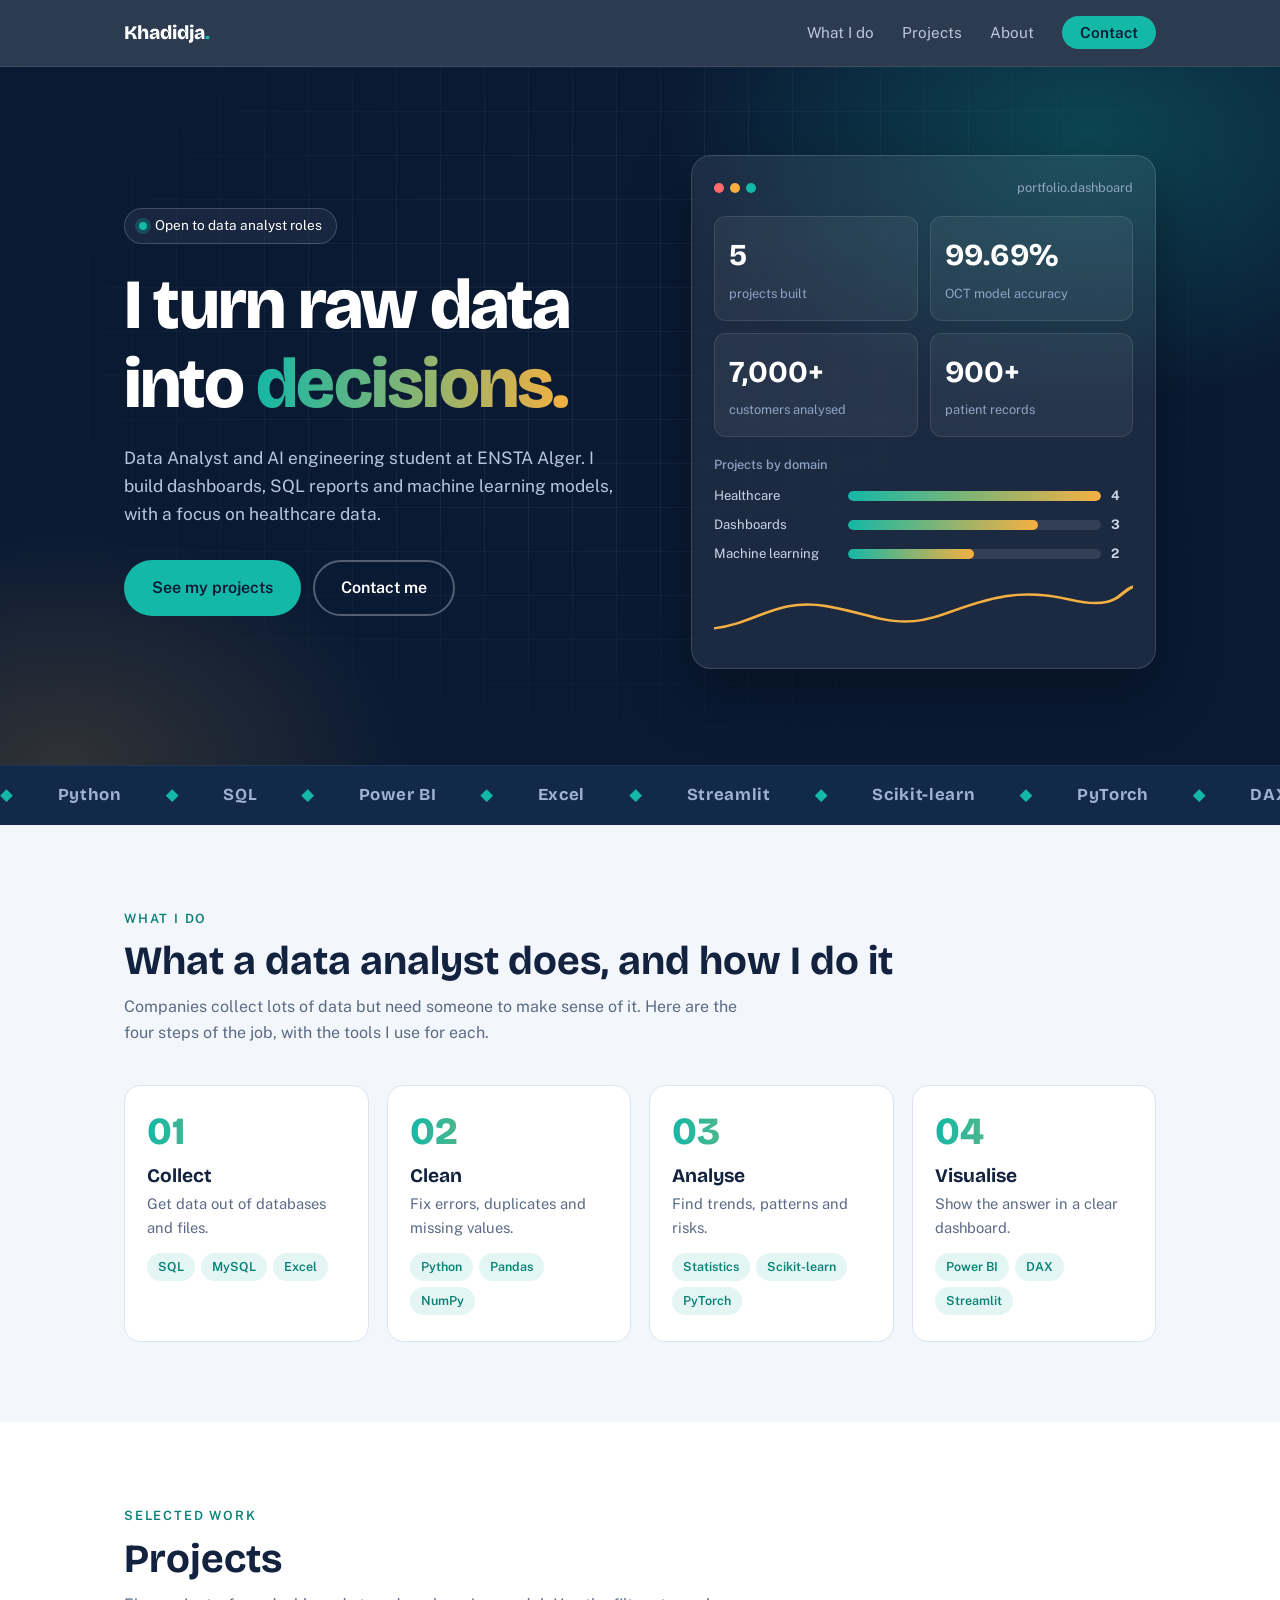
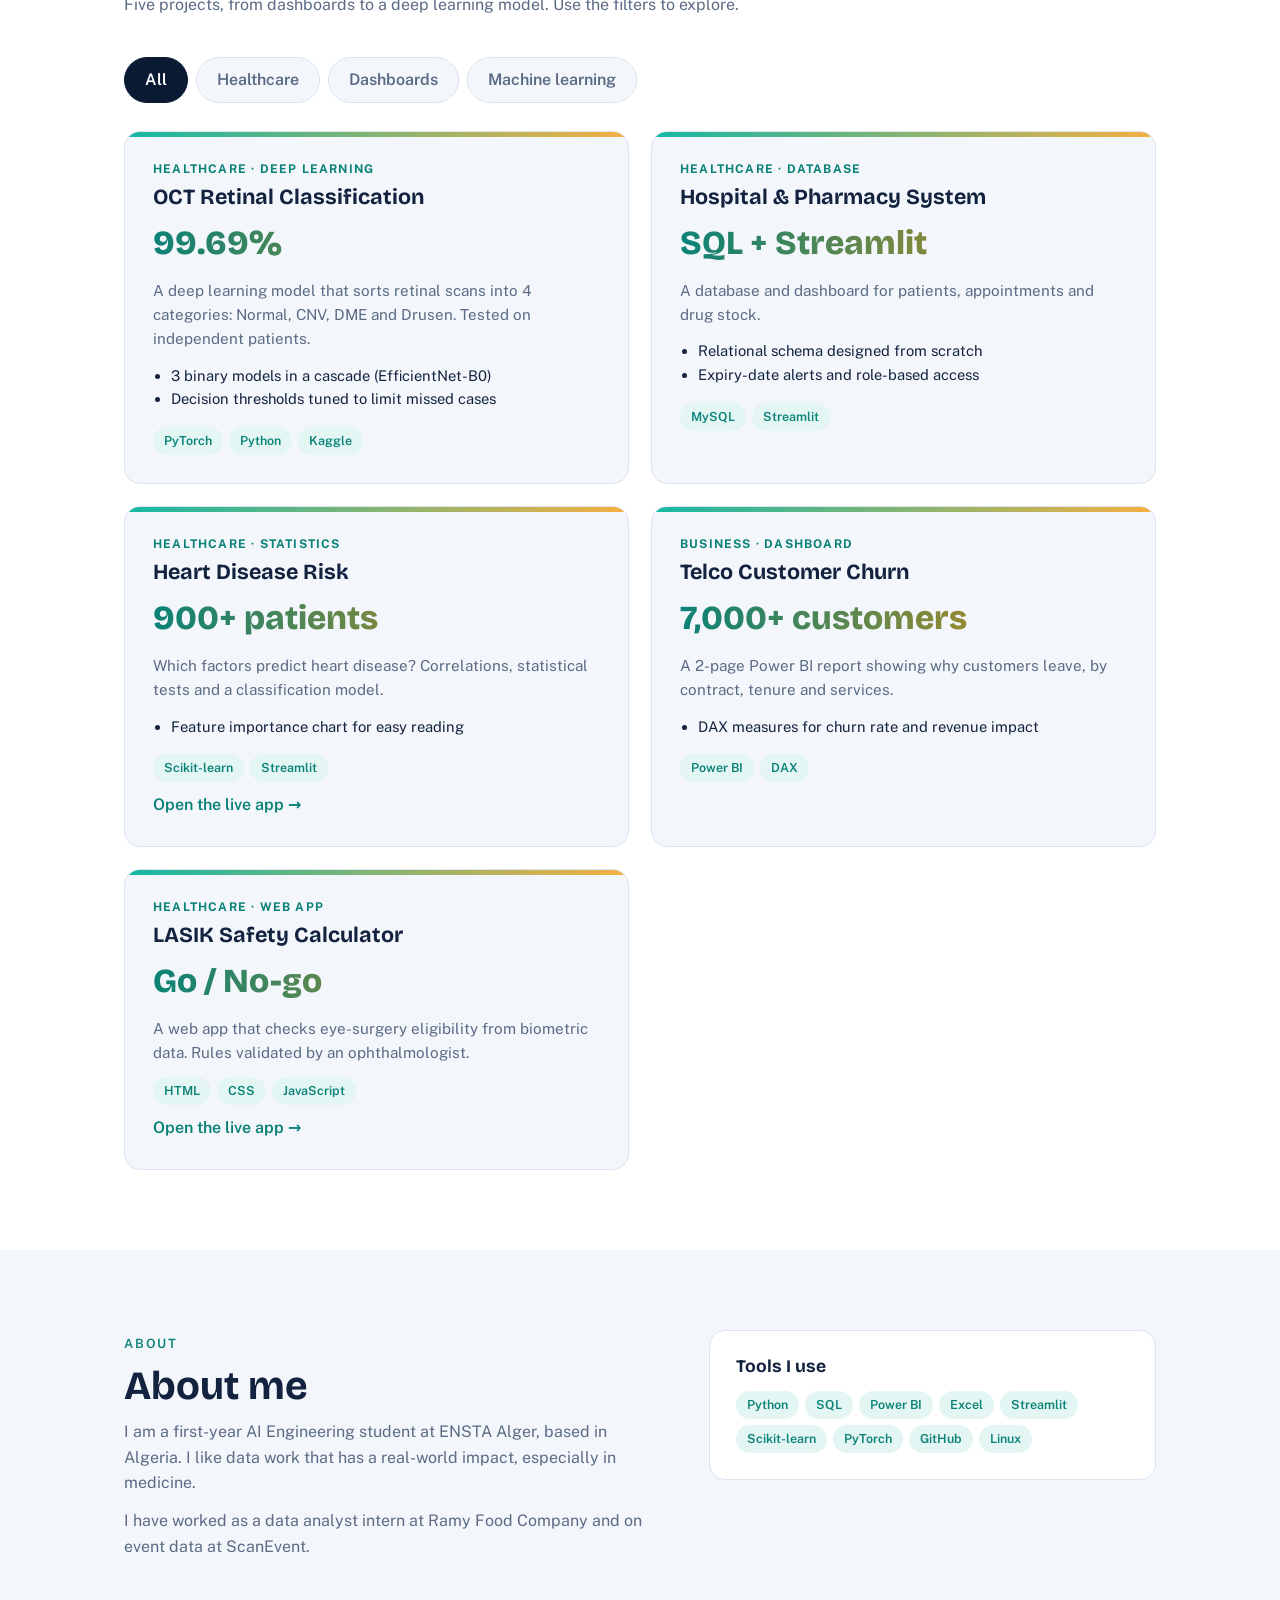
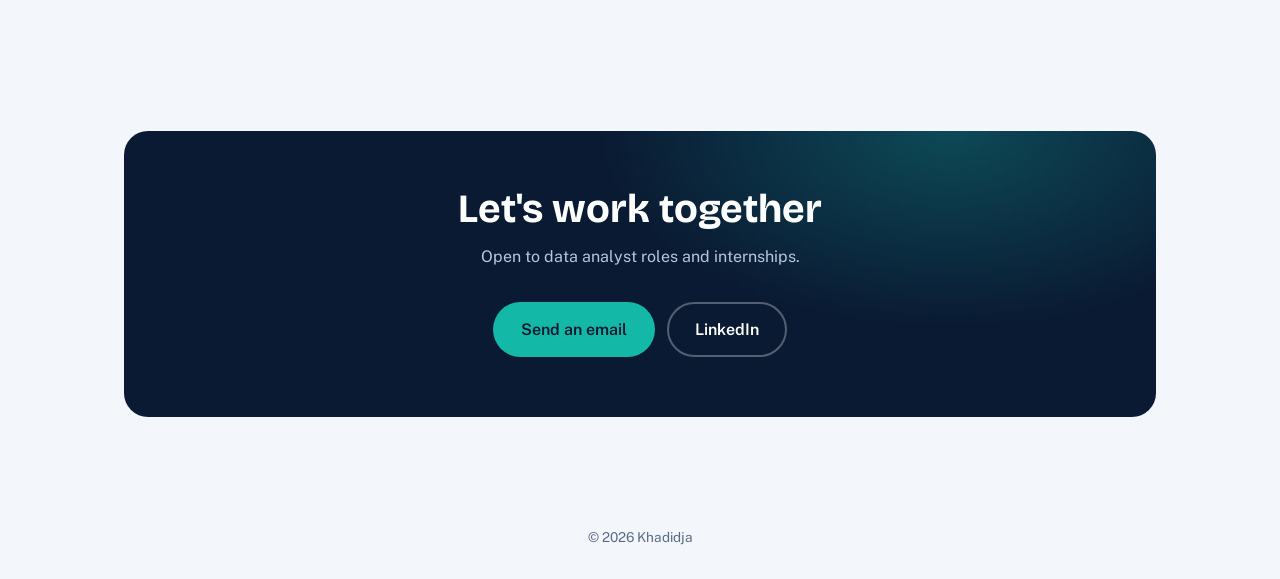
==== index.html @ 8d51e535 "Fix website filenames" ====
<!DOCTYPE html>
<html lang="en">
<head>
<meta charset="UTF-8">
<meta name="viewport" content="width=device-width, initial-scale=1">
<title>Khadidja — Data Analyst</title>
<meta name="description" content="Data Analyst and AI engineering student. Dashboards, SQL, Python and machine learning for healthcare data.">
<link rel="preconnect" href="https://fonts.googleapis.com">
<link rel="preconnect" href="https://fonts.gstatic.com" crossorigin>
<link href="https://fonts.googleapis.com/css2?family=Bricolage+Grotesque:wght@500;700;800&family=Public+Sans:wght@400;500;600&display=swap" rel="stylesheet">
<link rel="stylesheet" href="style.css">
<!-- defer = le JS s'exécute après le chargement du HTML : plus fiable -->
<script src="script.js" defer></script>
</head>
<body>

<header>
  <nav class="wrap">
    <a class="logo" href="#top">Khadidja<span>.</span></a>
    <ul>
      <li><a href="#skills">What I do</a></li>
      <li><a href="#projects">Projects</a></li>
      <li><a href="#about">About</a></li>
      <li><a class="cta" href="#contact">Contact</a></li>
    </ul>
  </nav>
</header>

<main id="top">

<!-- HERO -->
<section class="hero">


  <div class="wrap">
    <div>
      <span class="badge"><i></i>Open to data analyst roles</span>
      <h1>I turn raw data into <span class="grad">decisions.</span></h1>
      <p>Data Analyst and AI engineering student at ENSTA Alger. I build dashboards, SQL reports and machine learning models, with a focus on healthcare data.</p>
      <div class="btns">
        <a class="btn primary" href="#projects">See my projects</a>
        <a class="btn ghost" href="#contact">Contact me</a>
      </div>
    </div>

    <!-- Les chiffres sont déjà écrits ici : si le JS ne marche pas, ils restent corrects -->
    <div class="dash" aria-label="Key numbers from my projects">
      <div class="dash-top"><i></i><i></i><i></i><span>portfolio.dashboard</span></div>
      <div class="kpis">
        <div class="kpi"><b data-count="5">5</b><span>projects built</span></div>
        <div class="kpi"><b data-count="99.69" data-dec="2" data-suffix="%">99.69%</b><span>OCT model accuracy</span></div>
        <div class="kpi"><b data-count="7000" data-suffix="+">7,000+</b><span>customers analysed</span></div>
        <div class="kpi"><b data-count="900" data-suffix="+">900+</b><span>patient records</span></div>
      </div>


      <div class="chart">
        <h4>Projects by domain</h4>
        <div class="bar"><span>Healthcare</span><div class="track"><i class="fill" style="--w:100%"></i></div><b>4</b></div>
        <div class="bar"><span>Dashboards</span><div class="track"><i class="fill" style="--w:75%"></i></div><b>3</b></div>
        <div class="bar"><span>Machine learning</span><div class="track"><i class="fill" style="--w:50%"></i></div><b>2</b></div>
      </div>


      <svg class="spark" viewBox="0 0 300 70" preserveAspectRatio="none" aria-hidden="true">
        <path d="M0 58 C30 52 45 20 80 30 S130 62 165 40 S220 8 255 22 S290 12 300 6"/>
      </svg>
    </div>
  </div>
</section>


<!-- Bande d'outils (le contenu est répété 2 fois pour une boucle sans coupure) -->
<div class="marquee" aria-hidden="true">
  <div>
    <span>Python</span><span>SQL</span><span>Power BI</span><span>Excel</span><span>Streamlit</span><span>Scikit-learn</span><span>PyTorch</span><span>DAX</span>
    <span>Python</span><span>SQL</span><span>Power BI</span><span>Excel</span><span>Streamlit</span><span>Scikit-learn</span><span>PyTorch</span><span>DAX</span>
  </div>
</div>

<!-- SKILLS : le travail d'un data analyst en 4 étapes -->
<section id="skills">
  <div class="wrap">
    
    <span class="eyebrow">What I do</span>
    <h2>What a data analyst does, and how I do it</h2>
    <p class="lead">Companies collect lots of data but need someone to make sense of it. Here are the four steps of the job, with the tools I use for each.</p>
    <div class="steps">

      <div class="step">
        <h3>Collect</h3>
        <p>Get data out of databases and files.</p>
        <div class="tags"><span class="tag">SQL</span><span class="tag">MySQL</span><span class="tag">Excel</span></div>
      </div>


      <div class="step">
        <h3>Clean</h3>
        <p>Fix errors, duplicates and missing values.</p>
        <div class="tags"><span class="tag">Python</span><span class="tag">Pandas</span><span class="tag">NumPy</span></div>
      </div>
      <div class="step">
        <h3>Analyse</h3>
        <p>Find trends, patterns and risks.</p>
        <div class="tags"><span class="tag">Statistics</span><span class="tag">Scikit-learn</span><span class="tag">PyTorch</span></div>
      </div>
      <div class="step">
        <h3>Visualise</h3>
        <p>Show the answer in a clear dashboard.</p>
        <div class="tags"><span class="tag">Power BI</span><span class="tag">DAX</span><span class="tag">Streamlit</span></div>
      </div>
    </div>
  </div>
</section>

<!-- PROJETS -->
<section id="projects" class="projects-bg">
  <div class="wrap">
    <span class="eyebrow">Selected work</span>
    <h2>Projects</h2>
    <p class="lead">Five projects, from dashboards to a deep learning model. Use the filters to explore.</p>

    <div class="filters" role="group" aria-label="Filter projects">
      <button type="button" class="active" data-filter="all">All</button>
      <button type="button" data-filter="health">Healthcare</button>
      <button type="button" data-filter="dashboard">Dashboards</button>
      <button type="button" data-filter="ml">Machine learning</button>
    </div>

    <div class="grid">
      <!-- Chaque projet = un <article>. data-cat = catégories utilisées par les filtres -->
      <article class="project" data-cat="health ml">
        <div class="kind">Healthcare · Deep learning</div>
        <h3>OCT Retinal Classification</h3>
        <div class="big">99.69%</div>
        <p>A deep learning model that sorts retinal scans into 4 categories: Normal, CNV, DME and Drusen. Tested on independent patients.</p>
        <ul><li>3 binary models in a cascade (EfficientNet-B0)</li><li>Decision thresholds tuned to limit missed cases</li></ul>
        <div class="tags"><span class="tag">PyTorch</span><span class="tag">Python</span><span class="tag">Kaggle</span></div>
      </article>

      <article class="project" data-cat="health dashboard">
        <div class="kind">Healthcare · Database</div>
        <h3>Hospital &amp; Pharmacy System</h3>
        <div class="big">SQL + Streamlit</div>
        <p>A database and dashboard for patients, appointments and drug stock.</p>
        <ul><li>Relational schema designed from scratch</li><li>Expiry-date alerts and role-based access</li></ul>
        <div class="tags"><span class="tag">MySQL</span><span class="tag">Streamlit</span></div>
      </article>

      <article class="project" data-cat="health ml dashboard">
        <div class="kind">Healthcare · Statistics</div>
        <h3>Heart Disease Risk</h3>
        <div class="big">900+ patients</div>
        <p>Which factors predict heart disease? Correlations, statistical tests and a classification model.</p>
        <ul><li>Feature importance chart for easy reading</li></ul>
        <div class="tags"><span class="tag">Scikit-learn</span><span class="tag">Streamlit</span></div>
        <a class="link" href="https://heartdiseasedashboard-sdqftyhc4finz9crejudpn.streamlit.app/" target="_blank" rel="noopener">Open the live app →</a>
      </article>

      <article class="project" data-cat="dashboard">
        <div class="kind">Business · Dashboard</div>
        <h3>Telco Customer Churn</h3>
        <div class="big">7,000+ customers</div>
        <p>A 2-page Power BI report showing why customers leave, by contract, tenure and services.</p>
        <ul><li>DAX measures for churn rate and revenue impact</li></ul>
        <div class="tags"><span class="tag">Power BI</span><span class="tag">DAX</span></div>
      </article>

      <article class="project" data-cat="health">
        <div class="kind">Healthcare · Web app</div>
        <h3>LASIK Safety Calculator</h3>
        <div class="big">Go / No-go</div>
        <p>A web app that checks eye-surgery eligibility from biometric data. Rules validated by an ophthalmologist.</p>
        <div class="tags"><span class="tag">HTML</span><span class="tag">CSS</span><span class="tag">JavaScript</span></div>
        <a class="link" href="https://clarity-ai-vision.vercel.app/" target="_blank" rel="noopener">Open the live app →</a>
      </article>
    </div>
  </div>
</section>

<!-- À PROPOS -->
<section id="about">
  <div class="wrap about">
    <div>
      <span class="eyebrow">About</span>
      <h2>About me</h2>
      <p>I am a first-year AI Engineering student at ENSTA Alger, based in Algeria. I like data work that has a real-world impact, especially in medicine.</p>
      <p>I have worked as a data analyst intern at Ramy Food Company and on event data at ScanEvent.</p>
    </div>
    <div class="facts">
      <h3>Tools I use</h3>
      <div class="tags">
        <span class="tag">Python</span><span class="tag">SQL</span><span class="tag">Power BI</span><span class="tag">Excel</span>
        <span class="tag">Streamlit</span><span class="tag">Scikit-learn</span><span class="tag">PyTorch</span><span class="tag">GitHub</span><span class="tag">Linux</span>
      </div>
    </div>
  </div>
</section>

<!-- CONTACT -->
<section id="contact">
  <div class="wrap">
    <div class="contact">
      <h2>Let's work together</h2>
      <p>Open to data analyst roles and internships.</p>
      <!-- Remplace par ton vrai email et ton vrai LinkedIn -->
      <a class="btn primary" href="mailto:ton.email@example.com">Send an email</a>
      <a class="btn ghost" href="https://linkedin.com/in/ton-profil" target="_blank" rel="noopener">LinkedIn</a>
    </div>
  </div>
</section>

</main>
<footer>© 2026 Khadidja</footer>

</body>
</html>
---- style.css ----
/* ===== 1. VARIABLES : change les couleurs ici et tout le site change ===== */
:root{
  --navy:#0A1A33;       /* fond sombre (hero, contact) */
  --navy2:#12294A;      /* cartes sur fond sombre */
  --bg:#F3F6FB;         /* fond clair */
  --card:#FFFFFF;
  --ink:#13233F;        /* texte sur fond clair */
  --muted:#5B6B85;
  --line:#DCE4F0;
  --teal:#14B8A6;       /* couleur principale */
  --teal-dark:#0B8277;  /* teal lisible sur fond clair */
  --amber:#F5B041;      /* accent */
  --radius:16px;
  --title:"Bricolage Grotesque",system-ui,sans-serif;
  --body:"Public Sans",system-ui,sans-serif;
}
*{box-sizing:border-box;margin:0;padding:0}
html{scroll-behavior:smooth}
body{font-family:var(--body);background:var(--bg);color:var(--ink);line-height:1.6}
a{color:inherit}
.wrap{max-width:1080px;margin:0 auto;padding:0 24px}
section{padding:80px 0}
h1,h2,h3{font-family:var(--title);line-height:1.12}
h2{font-size:clamp(1.8rem,3.2vw,2.5rem);margin-bottom:10px}
.eyebrow{display:inline-block;font-size:.8rem;font-weight:600;letter-spacing:.14em;text-transform:uppercase;color:var(--teal-dark);margin-bottom:10px}
.lead{color:var(--muted);max-width:62ch;margin-bottom:40px}
:focus-visible{outline:3px solid var(--amber);outline-offset:3px}

/* ===== 2. NAVIGATION ===== */
header{position:sticky;top:0;z-index:20;background:rgba(10,26,51,.85);backdrop-filter:blur(10px);border-bottom:1px solid rgba(255,255,255,.08);color:#fff}
nav{display:flex;justify-content:space-between;align-items:center;height:66px}
.logo{font-family:var(--title);font-weight:800;font-size:1.2rem;text-decoration:none}
.logo span{color:var(--teal)}
nav ul{display:flex;gap:28px;list-style:none;font-size:.95rem;align-items:center}
nav ul a{text-decoration:none;color:#B9C6DD;transition:.2s}
nav ul a:hover{color:#fff}
nav .cta{padding:8px 18px;border-radius:999px;background:var(--teal);color:var(--navy);font-weight:600}
nav .cta:hover{background:var(--amber);color:var(--navy)}



/* ===== 3. HERO (fond sombre + grille + lueur) ===== */
.hero{position:relative;overflow:hidden;color:#fff;padding:88px 0 96px;
  background:
    radial-gradient(600px 380px at 85% 10%, rgba(20,184,166,.28), transparent 70%),
    radial-gradient(500px 340px at 5% 100%, rgba(245,176,65,.16), transparent 70%),
    var(--navy)}
.hero::before{content:"";position:absolute;inset:0;
  background-image:linear-gradient(rgba(255,255,255,.05) 1px,transparent 1px),linear-gradient(90deg,rgba(255,255,255,.05) 1px,transparent 1px);
  background-size:44px 44px;
  -webkit-mask-image:radial-gradient(ellipse at 50% 40%,#000 30%,transparent 75%);mask-image:radial-gradient(ellipse at 50% 40%,#000 30%,transparent 75%)}
.hero .wrap{position:relative;display:grid;grid-template-columns:1.1fr 1fr;gap:56px;align-items:center}
.badge{display:inline-flex;align-items:center;gap:8px;font-size:.85rem;padding:6px 14px;border-radius:999px;border:1px solid rgba(255,255,255,.18);background:rgba(255,255,255,.06);margin-bottom:22px}
.badge i{width:8px;height:8px;border-radius:50%;background:var(--teal);box-shadow:0 0 0 4px rgba(20,184,166,.25)}
.hero h1{font-size:clamp(2.6rem,6vw,4.4rem);font-weight:800;letter-spacing:-.025em}
.grad{background:linear-gradient(90deg,var(--teal),var(--amber));-webkit-background-clip:text;background-clip:text;color:transparent}
.hero p{color:#B9C6DD;margin:22px 0 32px;max-width:48ch;font-size:1.08rem}
.btns{display:flex;gap:12px;flex-wrap:wrap}
.btn{display:inline-block;padding:13px 26px;border-radius:999px;font-weight:600;text-decoration:none;border:2px solid transparent;transition:.2s}
.btn.primary{background:var(--teal);color:var(--navy)}
.btn.primary:hover{background:var(--amber);transform:translateY(-2px)}
.btn.ghost{border-color:rgba(255,255,255,.3);color:#fff}
.btn.ghost:hover{border-color:var(--teal);color:var(--teal)}

/* Entrée en douceur du hero (CSS pur, rien ne reste caché si le JS plante) */
@keyframes rise{from{opacity:0;transform:translateY(24px)}to{opacity:1;transform:none}}
.hero .wrap > div:first-child{animation:rise .8s ease both}
.dash{animation:rise .8s .2s ease both}

/* Mini tableau de bord */
.dash{background:rgba(255,255,255,.07);border:1px solid rgba(255,255,255,.14);border-radius:20px;padding:22px;backdrop-filter:blur(8px);box-shadow:0 24px 60px rgba(0,0,0,.35)}
.dash-top{display:flex;align-items:center;gap:6px;margin-bottom:18px;font-size:.8rem;color:#8FA3C4}
.dash-top i{width:10px;height:10px;border-radius:50%;background:#2B4468}
.dash-top i:nth-child(1){background:#FF6B6B}.dash-top i:nth-child(2){background:var(--amber)}.dash-top i:nth-child(3){background:var(--teal)}
.dash-top span{margin-left:auto}
.kpis{display:grid;grid-template-columns:1fr 1fr;gap:12px}
.kpi{background:rgba(255,255,255,.06);border:1px solid rgba(255,255,255,.1);border-radius:12px;padding:14px}
.kpi b{display:block;font-family:var(--title);font-size:1.9rem;color:#fff}
.kpi span{font-size:.8rem;color:#8FA3C4}
.chart{margin-top:18px}
.chart h4{font-size:.8rem;font-weight:500;color:#8FA3C4;margin-bottom:10px}
.bar{display:grid;grid-template-columns:124px 1fr 22px;align-items:center;gap:10px;font-size:.82rem;color:#C9D5EA;margin-bottom:8px}
.bar .track{height:10px;border-radius:99px;background:rgba(255,255,255,.1);overflow:hidden}
.bar .fill{display:block;height:100%;width:var(--w);border-radius:99px;background:linear-gradient(90deg,var(--teal),var(--amber));transform-origin:left;animation:grow 1.2s .5s ease both}
@keyframes grow{from{transform:scaleX(0)}to{transform:scaleX(1)}}
.spark{margin-top:10px;width:100%;height:56px}
.spark path{fill:none;stroke:var(--amber);stroke-width:3;stroke-linecap:round;stroke-dasharray:600;stroke-dashoffset:600;animation:draw 1.8s .6s ease forwards}
@keyframes draw{to{stroke-dashoffset:0}}

/* ===== 4. BANDE D'OUTILS qui défile (CSS pur) ===== */
.marquee{background:var(--navy2);color:#9FB2D3;overflow:hidden;padding:16px 0;border-top:1px solid rgba(255,255,255,.06)}
.marquee div{display:flex;gap:44px;width:max-content;animation:scroll 28s linear infinite;font-family:var(--title);font-weight:700;font-size:1.05rem;letter-spacing:.04em}
.marquee span::before{content:"◆";color:var(--teal);margin-right:44px}
@keyframes scroll{to{transform:translateX(-50%)}}

/* ===== 5. SKILLS : les 4 étapes du métier ===== */
.steps{display:grid;grid-template-columns:repeat(4,1fr);gap:18px;counter-reset:s}
.step{background:var(--card);border:1px solid var(--line);border-radius:var(--radius);padding:26px 22px;transition:.25s}
.step:hover{transform:translateY(-6px);box-shadow:0 18px 36px rgba(19,35,63,.1);border-color:var(--teal)}
.step::before{counter-increment:s;content:"0" counter(s);display:block;font-family:var(--title);font-weight:800;font-size:2.4rem;line-height:1;margin-bottom:14px;background:linear-gradient(90deg,var(--teal),var(--amber));-webkit-background-clip:text;background-clip:text;color:transparent}
.step h3{font-size:1.2rem;margin-bottom:6px}
.step p{font-size:.92rem;color:var(--muted);margin-bottom:14px}
.tags{display:flex;flex-wrap:wrap;gap:6px}
.tag{font-size:.78rem;padding:4px 11px;border-radius:999px;background:#E3F6F3;color:var(--teal-dark);font-weight:600}

/* ===== 6. PROJETS + filtres ===== */
.projects-bg{background:#fff}
.filters{display:flex;gap:8px;flex-wrap:wrap;margin-bottom:28px}
.filters button{font:inherit;font-weight:600;padding:9px 20px;border-radius:999px;border:1px solid var(--line);background:var(--bg);color:var(--muted);cursor:pointer;transition:.2s}
.filters button:hover{border-color:var(--teal);color:var(--teal-dark)}
.filters button.active{background:var(--navy);color:#fff;border-color:var(--navy)}
.grid{display:grid;grid-template-columns:repeat(2,1fr);gap:22px}
.project{position:relative;background:var(--bg);border:1px solid var(--line);border-radius:var(--radius);padding:28px;display:flex;flex-direction:column;overflow:hidden;transition:.25s}
.project::before{content:"";position:absolute;left:0;top:0;right:0;height:5px;background:linear-gradient(90deg,var(--teal),var(--amber))}
.project:hover{transform:translateY(-6px);box-shadow:0 20px 40px rgba(19,35,63,.12);background:#fff}
.project.hide{display:none}
.kind{font-size:.75rem;font-weight:700;letter-spacing:.1em;text-transform:uppercase;color:var(--teal-dark);margin-bottom:6px}
.project h3{font-size:1.35rem;margin-bottom:2px}
.project .big{font-family:var(--title);font-weight:800;font-size:2.1rem;margin:6px 0 8px;background:linear-gradient(90deg,var(--teal-dark),#E08E0B);-webkit-background-clip:text;background-clip:text;color:transparent}
.project p{color:var(--muted);font-size:.95rem;margin-bottom:12px}
.project ul{margin:0 0 16px 18px;font-size:.92rem;color:var(--ink)}
.project a.link{margin-top:auto;padding-top:10px;font-weight:600;color:var(--teal-dark);text-decoration:none}
.project a.link:hover{text-decoration:underline}

/* ===== 7. À PROPOS + CONTACT ===== */
.about{display:grid;grid-template-columns:1.2fr 1fr;gap:48px;align-items:start}
.about p{color:var(--muted);margin-bottom:12px}
.facts{background:var(--card);border:1px solid var(--line);border-radius:var(--radius);padding:26px}
.facts h3{font-size:1.1rem;margin-bottom:14px}
.contact{position:relative;overflow:hidden;color:#fff;border-radius:24px;padding:56px 32px;text-align:center;
  background:radial-gradient(500px 280px at 80% 0%,rgba(20,184,166,.3),transparent 70%),var(--navy)}
.contact p{color:#B9C6DD;margin:12px 0 28px}
.contact .btn{margin:4px}
.contact .btn.ghost:hover{color:var(--amber);border-color:var(--amber)}
footer{padding:30px 0;text-align:center;color:var(--muted);font-size:.85rem}

/* Apparition au scroll : amélioration progressive (si le navigateur ne sait pas, tout s'affiche normalement) */
@supports (animation-timeline:view()){
  .step,.project,.facts,.about > div:first-child{animation:rise linear both;animation-timeline:view();animation-range:entry 0% entry 35%}
}

/* ===== 8. RESPONSIVE (mobile) ===== */
@media(max-width:900px){
  .hero .wrap,.about{grid-template-columns:1fr}
  .steps{grid-template-columns:1fr 1fr}
  .grid{grid-template-columns:1fr}
  nav ul li:not(:last-child){display:none}
}
@media(max-width:520px){.steps{grid-template-columns:1fr}.hero{padding:56px 0 64px}}
@media(prefers-reduced-motion:reduce){*{animation:none!important;transition:none!important}.spark path{stroke-dashoffset:0}html{scroll-behavior:auto}}
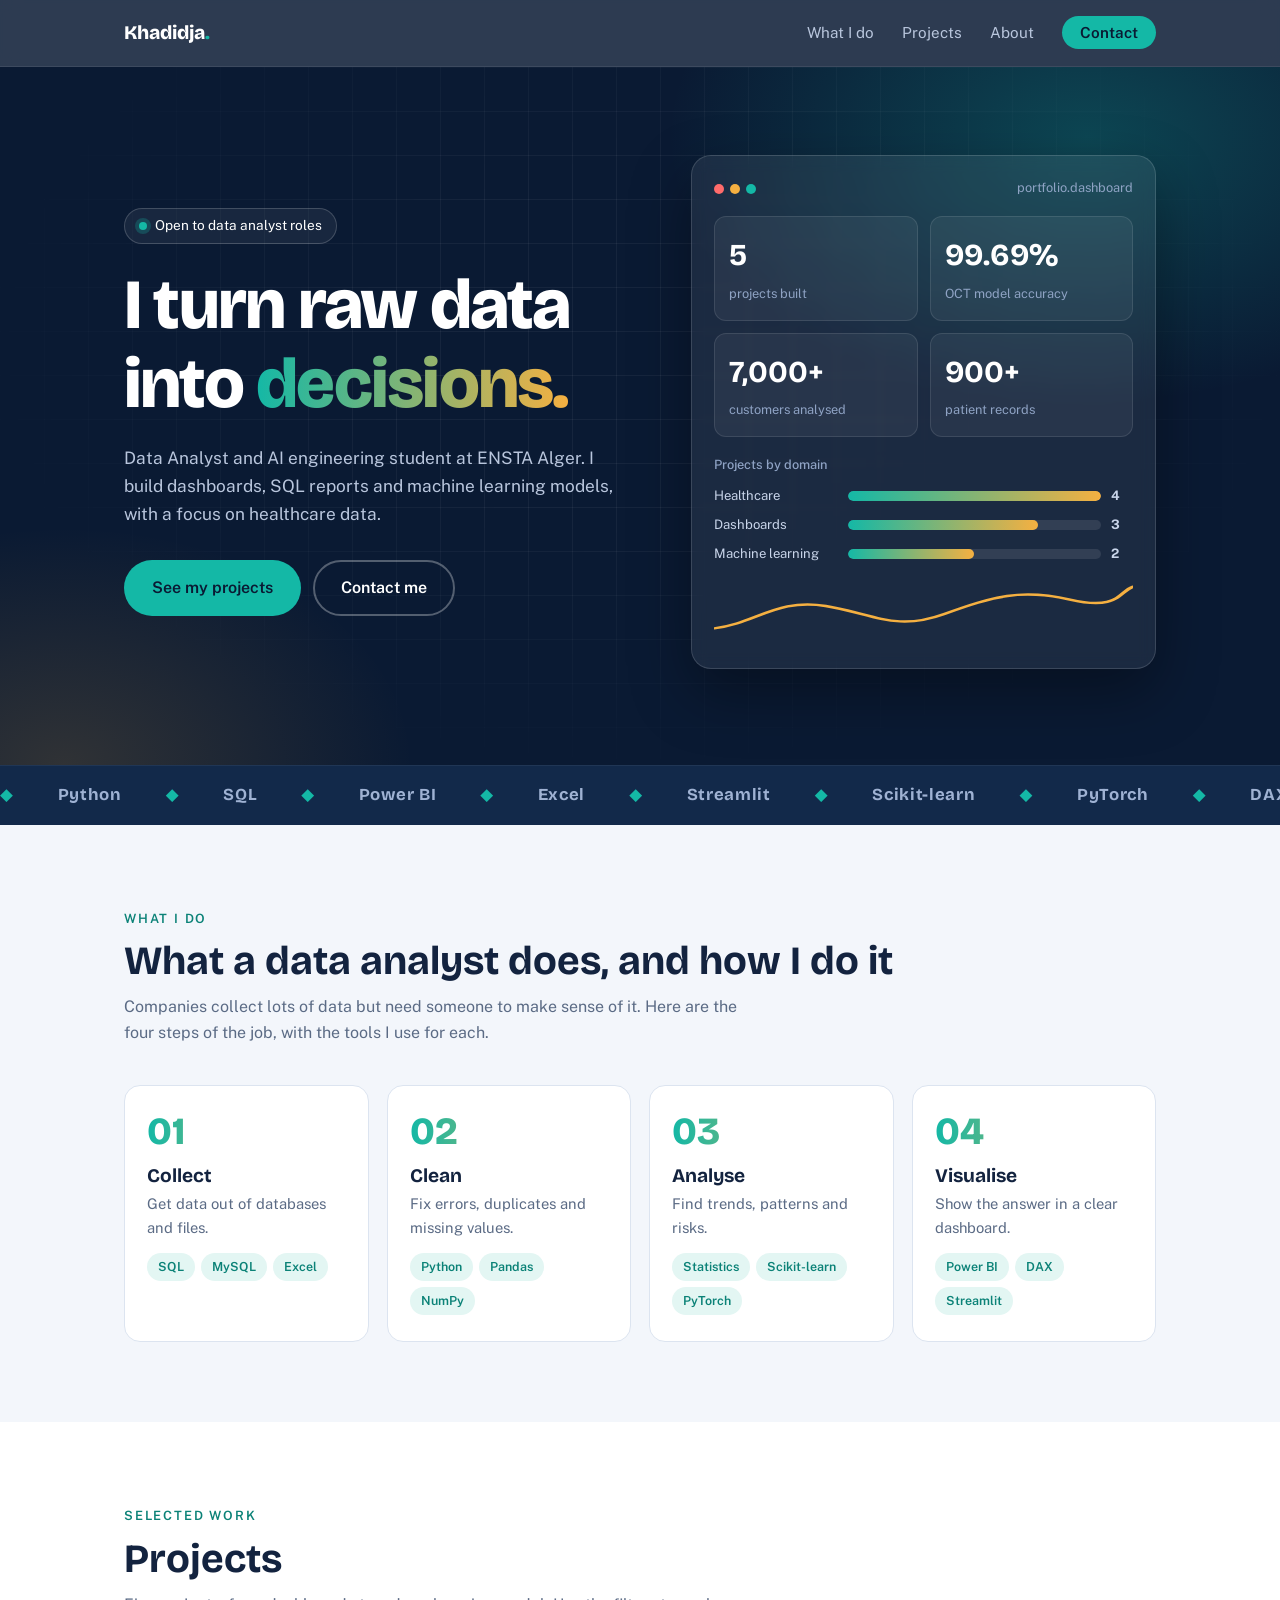
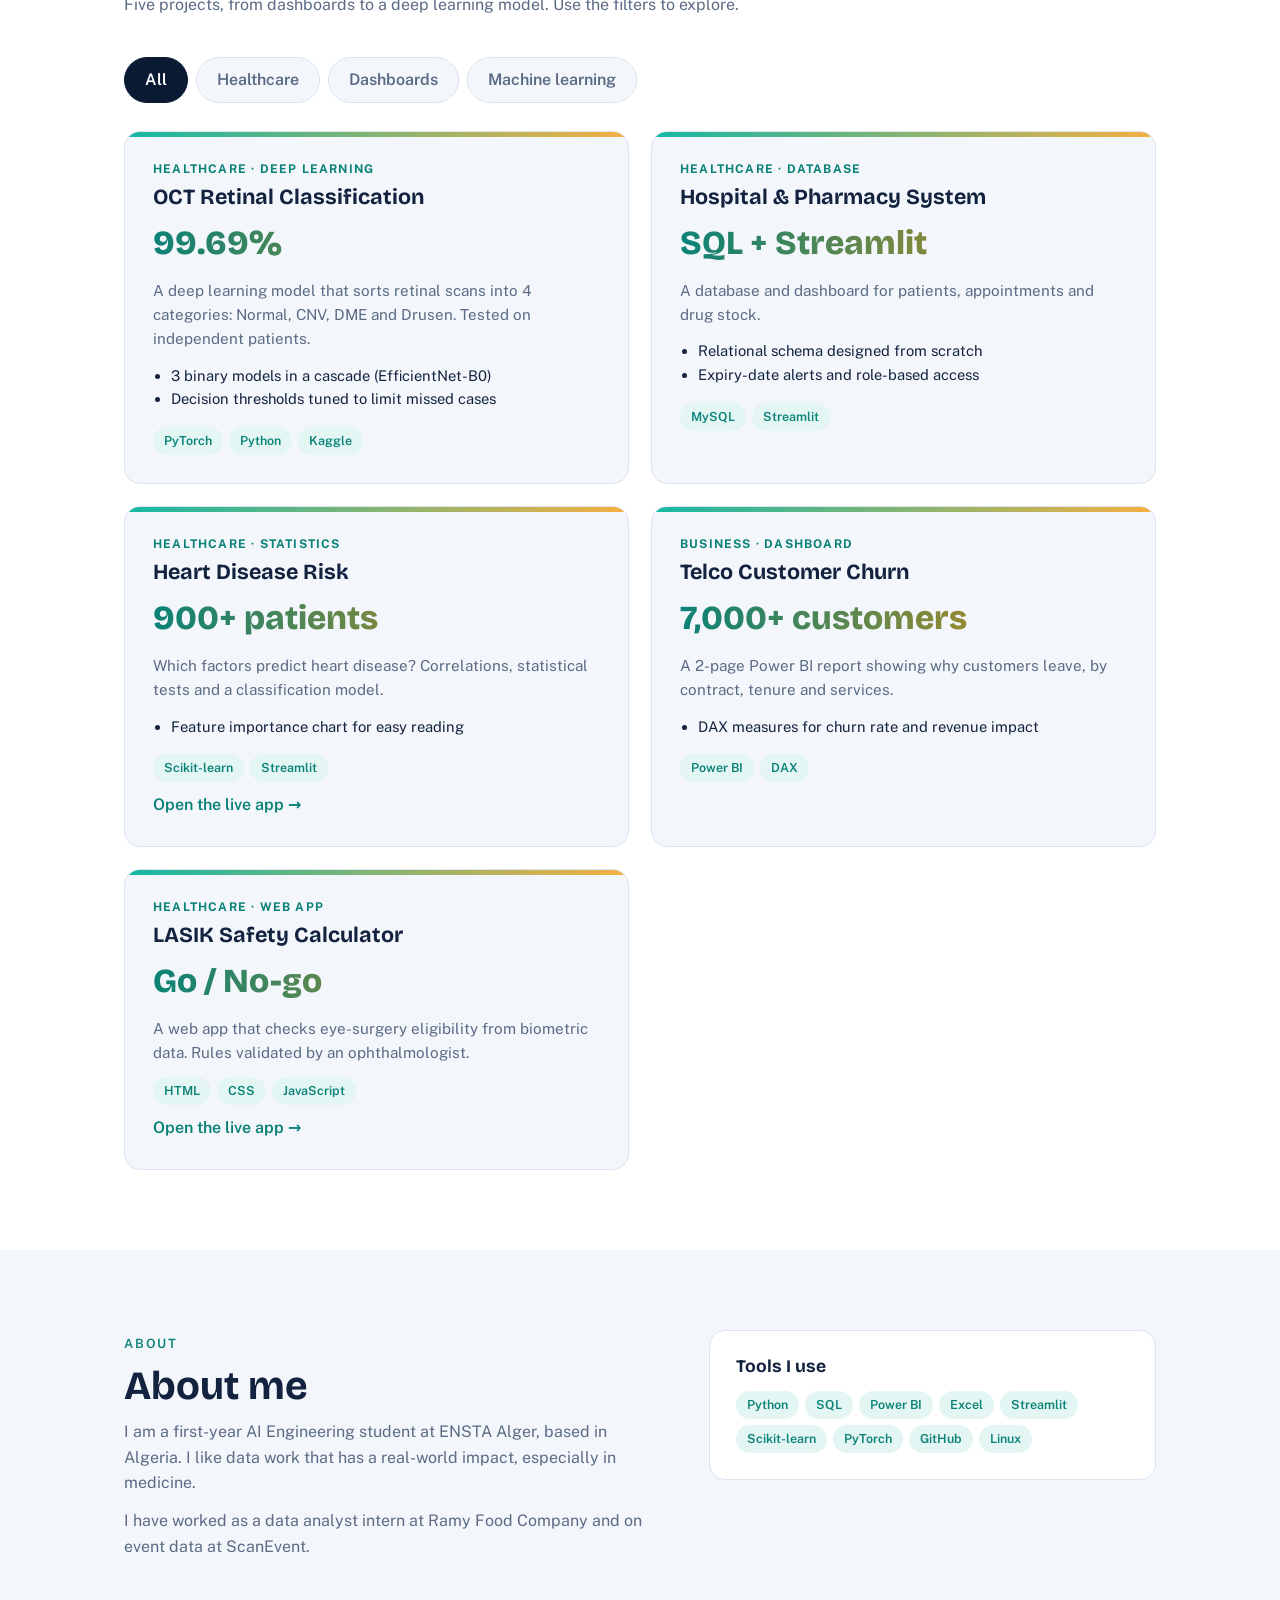
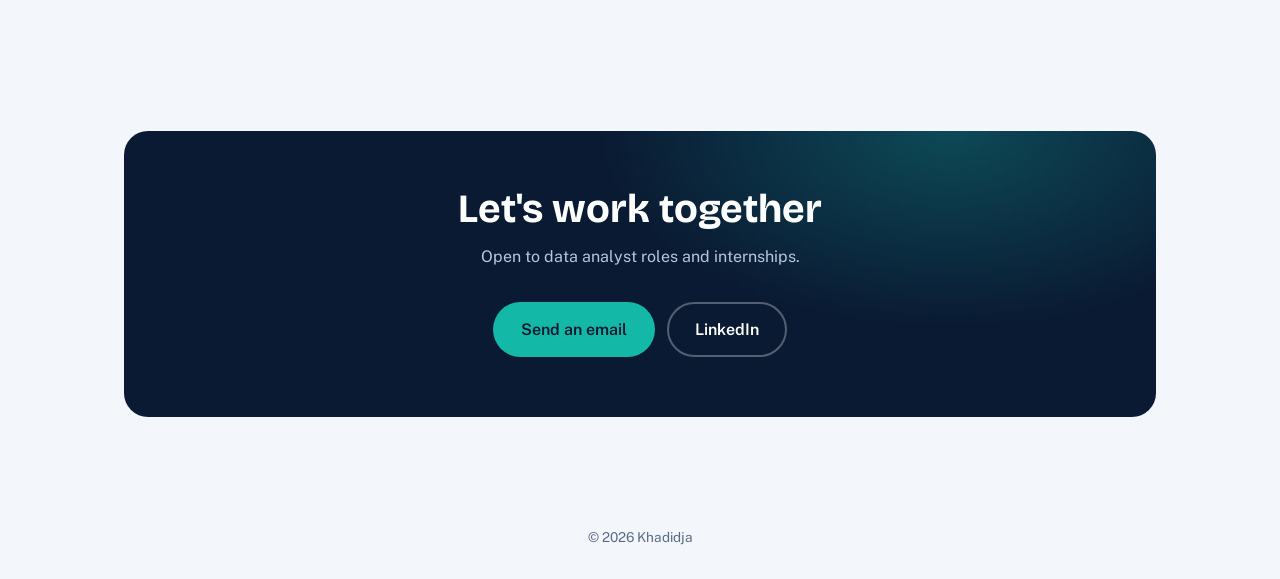
==== commit ea344db6: "Update index.html" ====
--- a/index.html
+++ b/index.html
@@ -204,8 +204,8 @@
       <h2>Let's work together</h2>
       <p>Open to data analyst roles and internships.</p>
       <!-- Remplace par ton vrai email et ton vrai LinkedIn -->
-      <a class="btn primary" href="mailto:ton.email@example.com">Send an email</a>
-      <a class="btn ghost" href="https://linkedin.com/in/ton-profil" target="_blank" rel="noopener">LinkedIn</a>
+      <a class="btn primary" href="mailto:aithocinekhadidja19@gmail.com">Send an email</a>
+      <a class="btn ghost" href="https://www.linkedin.com/in/ait-hocine-khadidja-222a38408" target="_blank" rel="noopener">LinkedIn</a>
     </div>
   </div>
 </section>
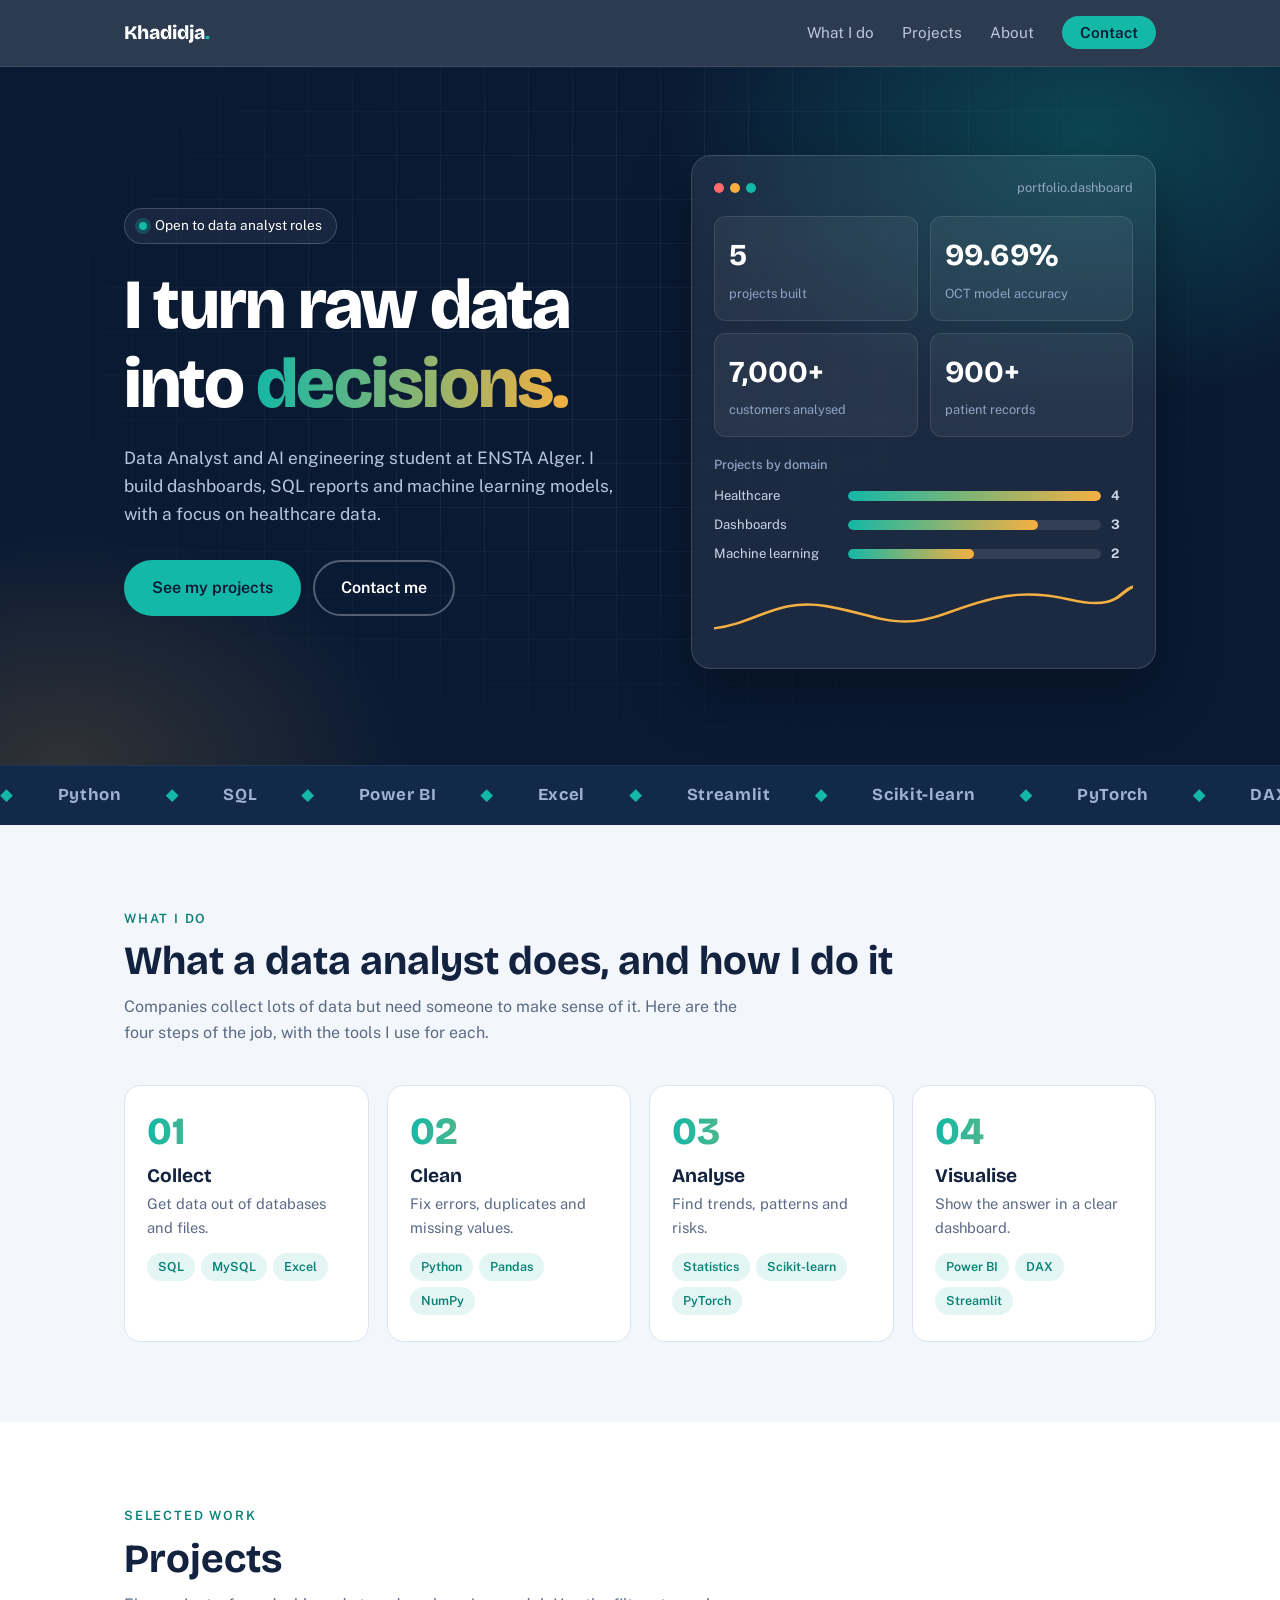
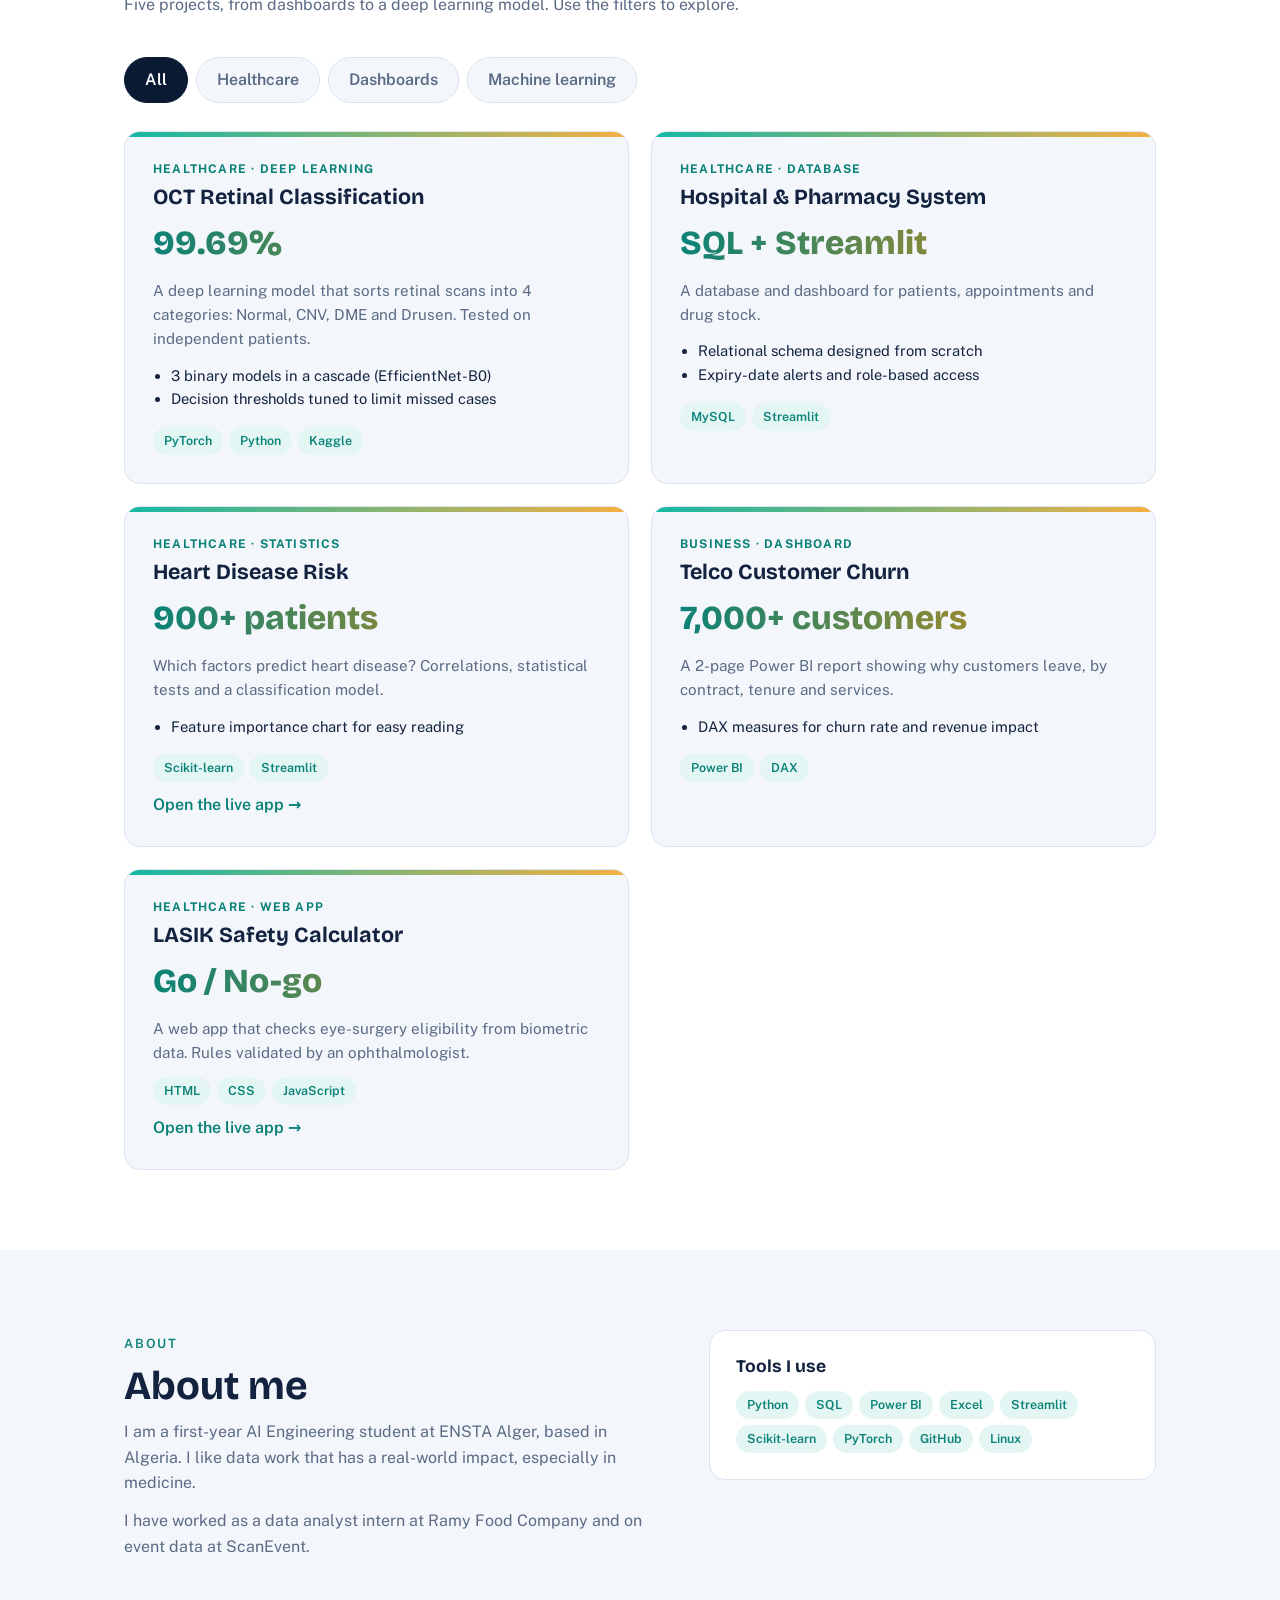
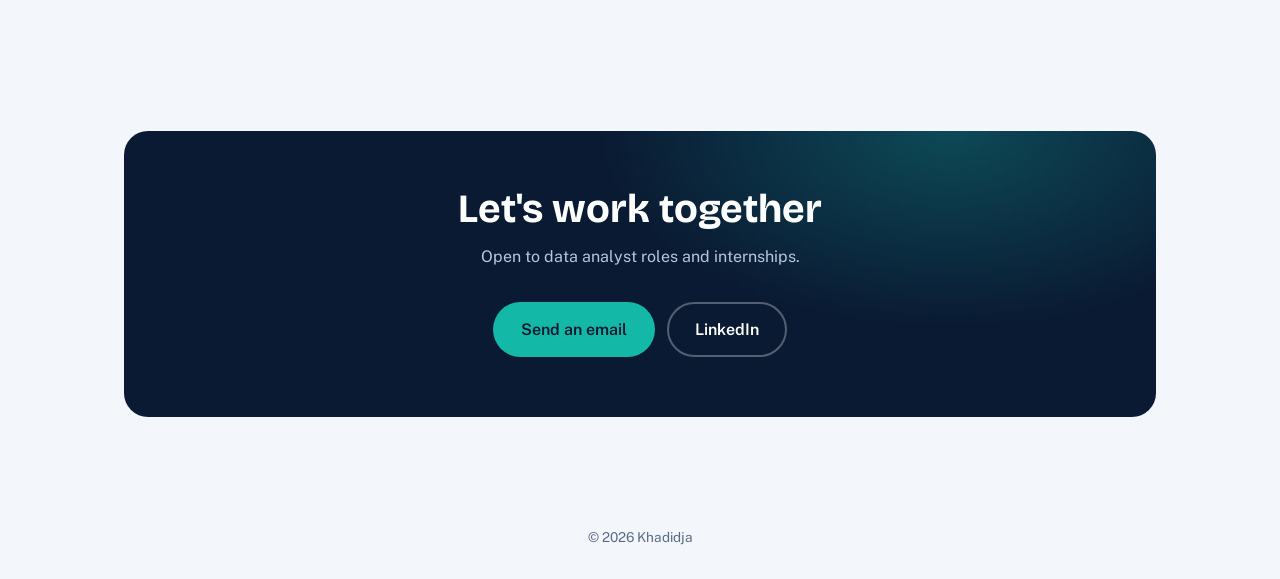
==== commit ec033e0d: "Update index.html" ====
--- a/index.html
+++ b/index.html
@@ -203,8 +203,15 @@
     <div class="contact">
       <h2>Let's work together</h2>
       <p>Open to data analyst roles and internships.</p>
-      <!-- Remplace par ton vrai email et ton vrai LinkedIn -->
-      <a class="btn primary" href="mailto:aithocinekhadidja19@gmail.com">Send an email</a>
+     
+<a
+  class="btn primary"
+  href="https://mail.google.com/mail/?view=cm&fs=1&to=aithocinekhadidja19@gmail.com"
+  target="_blank"
+  rel="noopener noreferrer"
+>
+  Send an email
+</a>
       <a class="btn ghost" href="https://www.linkedin.com/in/ait-hocine-khadidja-222a38408" target="_blank" rel="noopener">LinkedIn</a>
     </div>
   </div>
